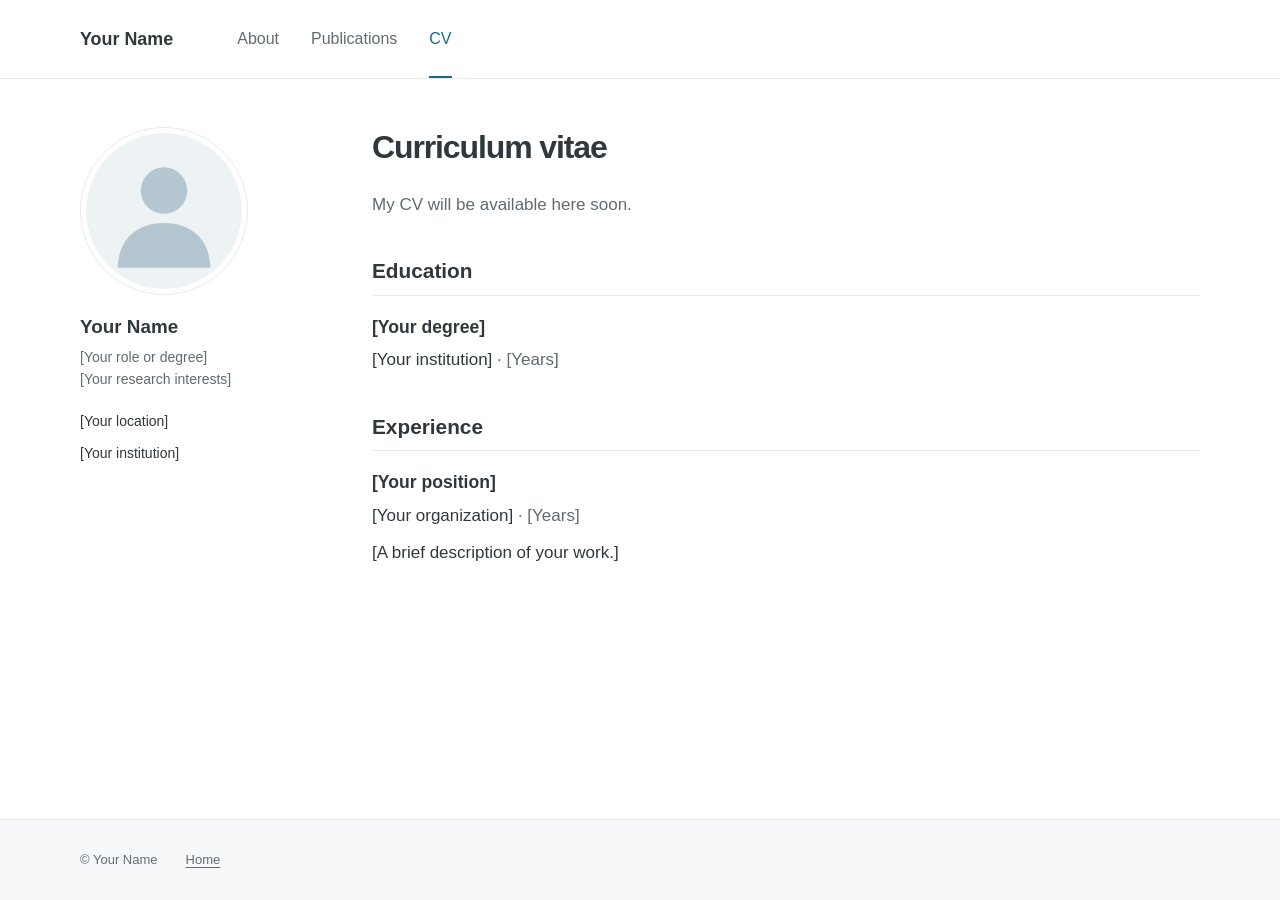
==== cv.html @ a14d66d5 "Create personal website" ====
<!doctype html>
<html lang="en">
<head>
  <meta charset="utf-8">
  <meta name="viewport" content="width=device-width, initial-scale=1">
  <title>CV | Your Name</title>
  <meta name="description" content="Education and experience of Your Name.">
  <link rel="icon" href="assets/favicon.svg" type="image/svg+xml">
  <link rel="stylesheet" href="assets/style.css">
</head>
<body>
  <a class="skip-link" href="#content">Skip to content</a>
  <header class="site-header">
    <nav class="container navigation" aria-label="Main navigation">
      <a class="site-name" href="index.html">Your Name</a>
      <div class="nav-links">
        <a href="index.html">About</a>
        <a href="publications.html">Publications</a>
        <a href="cv.html" aria-current="page">CV</a>
      </div>
    </nav>
  </header>

  <div class="container layout">
    <!-- EDIT: Keep this profile section consistent across all three pages. -->
    <aside class="profile" aria-label="Profile">
      <img class="portrait" src="assets/profile.svg" alt="Profile photo placeholder" width="168" height="168">
      <div class="profile-details">
        <h2>Your Name</h2>
        <p class="profile-bio">[Your role or degree]<br>[Your research interests]</p>
        <ul class="profile-links">
          <li>[Your location]</li>
          <li>[Your institution]</li>
          <!-- EDIT: Replace the values below and remove the surrounding comment to show these links.
          <li><a href="mailto:you@example.com">Email</a></li>
          <li><a href="https://scholar.google.com/citations?user=YOUR_ID">Google Scholar</a></li>
          <li><a href="https://github.com/YOUR_USERNAME">GitHub</a></li>
          <li><a href="https://www.linkedin.com/in/YOUR_USERNAME/">LinkedIn</a></li>
          -->
        </ul>
      </div>
    </aside>

    <main id="content" tabindex="-1">
      <h1>Curriculum vitae</h1>
      <!-- EDIT: Add files/CV.pdf, then replace this paragraph with the link below. -->
      <p class="muted">My CV will be available here soon.</p>
      <!-- <p><a class="download-link" href="files/CV.pdf">Download CV (PDF) <span aria-hidden="true">&darr;</span></a></p> -->

      <!-- EDIT: Fill in or remove these sections as needed. -->
      <section aria-labelledby="education-heading">
        <h2 id="education-heading">Education</h2>
        <div class="cv-entry">
          <h3>[Your degree]</h3>
          <p>[Your institution] <span class="muted">&middot; [Years]</span></p>
        </div>
      </section>
      <section aria-labelledby="experience-heading">
        <h2 id="experience-heading">Experience</h2>
        <div class="cv-entry">
          <h3>[Your position]</h3>
          <p>[Your organization] <span class="muted">&middot; [Years]</span></p>
          <p>[A brief description of your work.]</p>
        </div>
      </section>
    </main>
  </div>

  <footer class="site-footer">
    <div class="container"><span>&copy; Your Name</span><a href="index.html">Home</a></div>
  </footer>
</body>
</html>
---- assets/style.css ----
/* Shared by all pages. Change --link to customize the accent color. */
:root {
  color-scheme: light;
  --background: #ffffff;
  --text: #30383e;
  --muted: #606b73;
  --link: #176a8a;
  --border: #e7ebee;
  --footer: #f7f8f9;
}

* { box-sizing: border-box; }
html { font-size: 16px; }
body {
  margin: 0;
  min-height: 100vh;
  min-height: 100svh;
  display: flex;
  flex-direction: column;
  background: var(--background);
  color: var(--text);
  font-family: -apple-system, BlinkMacSystemFont, "Segoe UI", Arial, sans-serif;
  line-height: 1.7;
  -webkit-font-smoothing: antialiased;
}
a { color: var(--link); text-underline-offset: 0.2em; }
a:hover { text-decoration-thickness: 2px; }
a:focus-visible {
  outline: 2px solid var(--link);
  outline-offset: 5px;
  border-radius: 2px;
}
.container { width: min(1120px, calc(100% - 64px)); margin-inline: auto; }
.site-header { border-bottom: 1px solid var(--border); }
.navigation { min-height: 78px; display: flex; align-items: center; gap: 64px; }
.navigation a { color: var(--text); text-decoration: none; }
.site-name { font-size: 1.12rem; font-weight: 700; }
.nav-links { display: flex; align-items: center; gap: 32px; }
.nav-links a { padding-block: 25px; color: var(--muted); }
.nav-links a:hover, .nav-links a[aria-current="page"] { color: var(--link); }
.nav-links a[aria-current="page"] { box-shadow: inset 0 -2px var(--link); }
.layout {
  display: grid;
  grid-template-columns: 228px minmax(0, 1fr);
  gap: 64px;
  align-items: start;
  padding-block: 48px 88px;
  flex: 1;
}
.profile { font-size: 0.875rem; overflow-wrap: anywhere; }
.portrait {
  display: block;
  width: 168px;
  height: 168px;
  border-radius: 50%;
  border: 1px solid var(--border);
  padding: 5px;
  object-fit: cover;
}
.profile h2 { font-size: 1.18rem; margin: 20px 0 6px; border: 0; padding: 0; }
.profile-bio { color: var(--muted); margin: 0 0 20px; line-height: 1.6; }
.profile-links { list-style: none; padding: 0; margin: 0; }
.profile-links li { margin-block: 8px; }
.profile-links a { text-decoration: none; }
.profile-links a:hover { text-decoration: underline; }
main { min-width: 0; font-size: 1.0625rem; overflow-wrap: break-word; }
h1, h2, h3 { line-height: 1.3; color: var(--text); }
h1 { font-size: 2rem; letter-spacing: -0.035em; margin: 0 0 22px; font-weight: 700; }
main p { margin: 0 0 22px; }
main h2 { font-size: 1.3rem; margin: 38px 0 20px; padding-bottom: 10px; border-bottom: 1px solid var(--border); }
main h3 { font-size: 1.1rem; margin: 0 0 8px; }
.muted, .venue { color: var(--muted); }
.publication { margin-block: 24px 32px; }
.publication h3 a { text-decoration: none; }
.publication h3 a:hover { text-decoration: underline; }
.publication p { margin-bottom: 10px; }
.authors, .venue { font-size: 0.9375rem; }
.venue { font-style: italic; }
.paper-links { display: flex; flex-wrap: wrap; gap: 20px; font-size: 0.9375rem; }
.cv-entry { margin-bottom: 26px; }
.cv-entry p { margin-bottom: 8px; }
.download-link { display: inline-flex; align-items: center; gap: 12px; }
.site-footer { border-top: 1px solid var(--border); background: var(--footer); color: var(--muted); font-size: 0.8125rem; }
.site-footer .container { display: flex; gap: 28px; align-items: center; min-height: 80px; }
.site-footer a { color: var(--muted); }
.skip-link { position: absolute; top: -100px; left: 16px; padding: 10px 16px; background: var(--background); z-index: 10; }
.skip-link:focus { top: 10px; }

@media (max-width: 760px) {
  .container { width: calc(100% - 40px); }
  .navigation { min-height: 70px; justify-content: space-between; gap: 20px; flex-wrap: wrap; }
  .nav-links { gap: 20px; font-size: 0.9375rem; }
  .nav-links a { padding-block: 21px; }
  .layout { grid-template-columns: minmax(0, 1fr); gap: 34px; padding-block: 32px 56px; }
  .profile { display: grid; grid-template-columns: 104px minmax(0, 1fr); gap: 22px; padding-bottom: 28px; border-bottom: 1px solid var(--border); }
  .portrait { width: 104px; height: 104px; padding: 3px; }
  .profile h2 { margin-top: 0; }
  .profile-bio { margin-bottom: 12px; }
  .profile-links li { margin-block: 5px; }
  h1 { font-size: 1.75rem; }
  main { font-size: 1rem; }
}

@media (max-width: 420px) {
  .navigation { display: block; padding-top: 14px; }
  .site-name { display: inline-block; }
  .nav-links { gap: 26px; }
  .nav-links a { padding-block: 12px; }
  .profile { grid-template-columns: 80px minmax(0, 1fr); gap: 18px; }
  .portrait { width: 80px; height: 80px; }
}

@media print {
  .site-header, .profile, .site-footer, .skip-link { display: none; }
  .layout { display: block; padding: 0; }
  .container { width: 100%; }
  a { color: inherit; }
  .cv-entry, .publication { break-inside: avoid; }
}
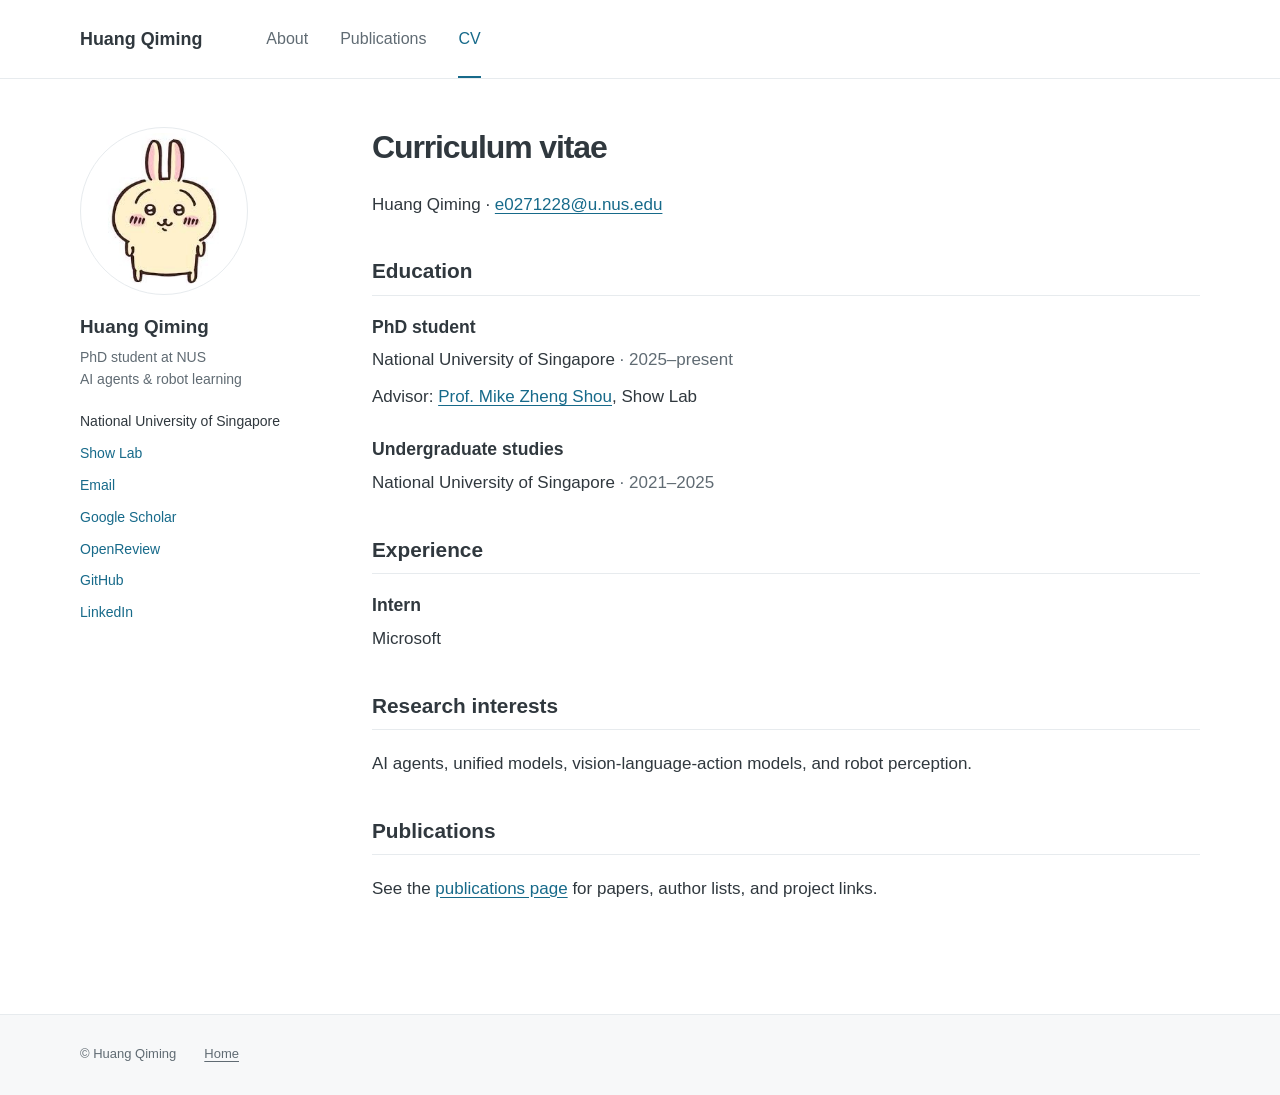
==== commit 483a6d02: "Populate personal website with profile and publications" ====
--- a/cv.html
+++ b/cv.html
@@ -3,8 +3,8 @@
 <head>
   <meta charset="utf-8">
   <meta name="viewport" content="width=device-width, initial-scale=1">
-  <title>CV | Your Name</title>
-  <meta name="description" content="Education and experience of Your Name.">
+  <title>CV | Huang Qiming</title>
+  <meta name="description" content="Education, experience, and research interests of Huang Qiming, PhD student at the National University of Singapore.">
   <link rel="icon" href="assets/favicon.svg" type="image/svg+xml">
   <link rel="stylesheet" href="assets/style.css">
 </head>
@@ -12,7 +12,7 @@
   <a class="skip-link" href="#content">Skip to content</a>
   <header class="site-header">
     <nav class="container navigation" aria-label="Main navigation">
-      <a class="site-name" href="index.html">Your Name</a>
+      <a class="site-name" href="index.html">Huang Qiming</a>
       <div class="nav-links">
         <a href="index.html">About</a>
         <a href="publications.html">Publications</a>
@@ -24,50 +24,57 @@
   <div class="container layout">
     <!-- EDIT: Keep this profile section consistent across all three pages. -->
     <aside class="profile" aria-label="Profile">
-      <img class="portrait" src="assets/profile.svg" alt="Profile photo placeholder" width="168" height="168">
+      <img class="portrait" src="assets/profile.jpg" alt="Huang Qiming's profile avatar" width="168" height="168">
       <div class="profile-details">
-        <h2>Your Name</h2>
-        <p class="profile-bio">[Your role or degree]<br>[Your research interests]</p>
+        <h2>Huang Qiming</h2>
+        <p class="profile-bio">PhD student at NUS<br>AI agents &amp; robot learning</p>
         <ul class="profile-links">
-          <li>[Your location]</li>
-          <li>[Your institution]</li>
-          <!-- EDIT: Replace the values below and remove the surrounding comment to show these links.
-          <li><a href="mailto:you@example.com">Email</a></li>
-          <li><a href="https://scholar.google.com/citations?user=YOUR_ID">Google Scholar</a></li>
-          <li><a href="https://github.com/YOUR_USERNAME">GitHub</a></li>
-          <li><a href="https://www.linkedin.com/in/YOUR_USERNAME/">LinkedIn</a></li>
-          -->
+          <li>National University of Singapore</li>
+          <li><a href="https://sites.google.com/view/showlab">Show Lab</a></li>
+          <li><a href="mailto:e0271228@u.nus.edu">Email</a></li>
+          <li><a href="https://scholar.google.com/citations?user=-xfbAA4AAAAJ&amp;hl=en">Google Scholar</a></li>
+          <li><a href="https://openreview.net/profile?id=~Huang_Qiming1">OpenReview</a></li>
+          <li><a href="https://github.com/ceilingFan456">GitHub</a></li>
+          <li><a href="https://linkedin.com/in/huang-q-047099144">LinkedIn</a></li>
         </ul>
       </div>
     </aside>
 
     <main id="content" tabindex="-1">
       <h1>Curriculum vitae</h1>
-      <!-- EDIT: Add files/CV.pdf, then replace this paragraph with the link below. -->
-      <p class="muted">My CV will be available here soon.</p>
-      <!-- <p><a class="download-link" href="files/CV.pdf">Download CV (PDF) <span aria-hidden="true">&darr;</span></a></p> -->
-
-      <!-- EDIT: Fill in or remove these sections as needed. -->
+      <p>Huang Qiming &middot; <a href="mailto:e0271228@u.nus.edu">e0271228@u.nus.edu</a></p>
       <section aria-labelledby="education-heading">
         <h2 id="education-heading">Education</h2>
         <div class="cv-entry">
-          <h3>[Your degree]</h3>
-          <p>[Your institution] <span class="muted">&middot; [Years]</span></p>
+          <h3>PhD student</h3>
+          <p>National University of Singapore <span class="muted">&middot; 2025&ndash;present</span></p>
+          <p>Advisor: <a href="https://sites.google.com/view/showlab">Prof. Mike Zheng Shou</a>, Show Lab</p>
+        </div>
+        <div class="cv-entry">
+          <h3>Undergraduate studies</h3>
+          <p>National University of Singapore <span class="muted">&middot; 2021&ndash;2025</span></p>
         </div>
       </section>
       <section aria-labelledby="experience-heading">
         <h2 id="experience-heading">Experience</h2>
         <div class="cv-entry">
-          <h3>[Your position]</h3>
-          <p>[Your organization] <span class="muted">&middot; [Years]</span></p>
-          <p>[A brief description of your work.]</p>
+          <h3>Intern</h3>
+          <p>Microsoft</p>
         </div>
+      </section>
+      <section aria-labelledby="research-heading">
+        <h2 id="research-heading">Research interests</h2>
+        <p>AI agents, unified models, vision-language-action models, and robot perception.</p>
+      </section>
+      <section aria-labelledby="publications-heading">
+        <h2 id="publications-heading">Publications</h2>
+        <p>See the <a href="publications.html">publications page</a> for papers, author lists, and project links.</p>
       </section>
     </main>
   </div>
 
   <footer class="site-footer">
-    <div class="container"><span>&copy; Your Name</span><a href="index.html">Home</a></div>
+    <div class="container"><span>&copy; Huang Qiming</span><a href="index.html">Home</a></div>
   </footer>
 </body>
 </html>
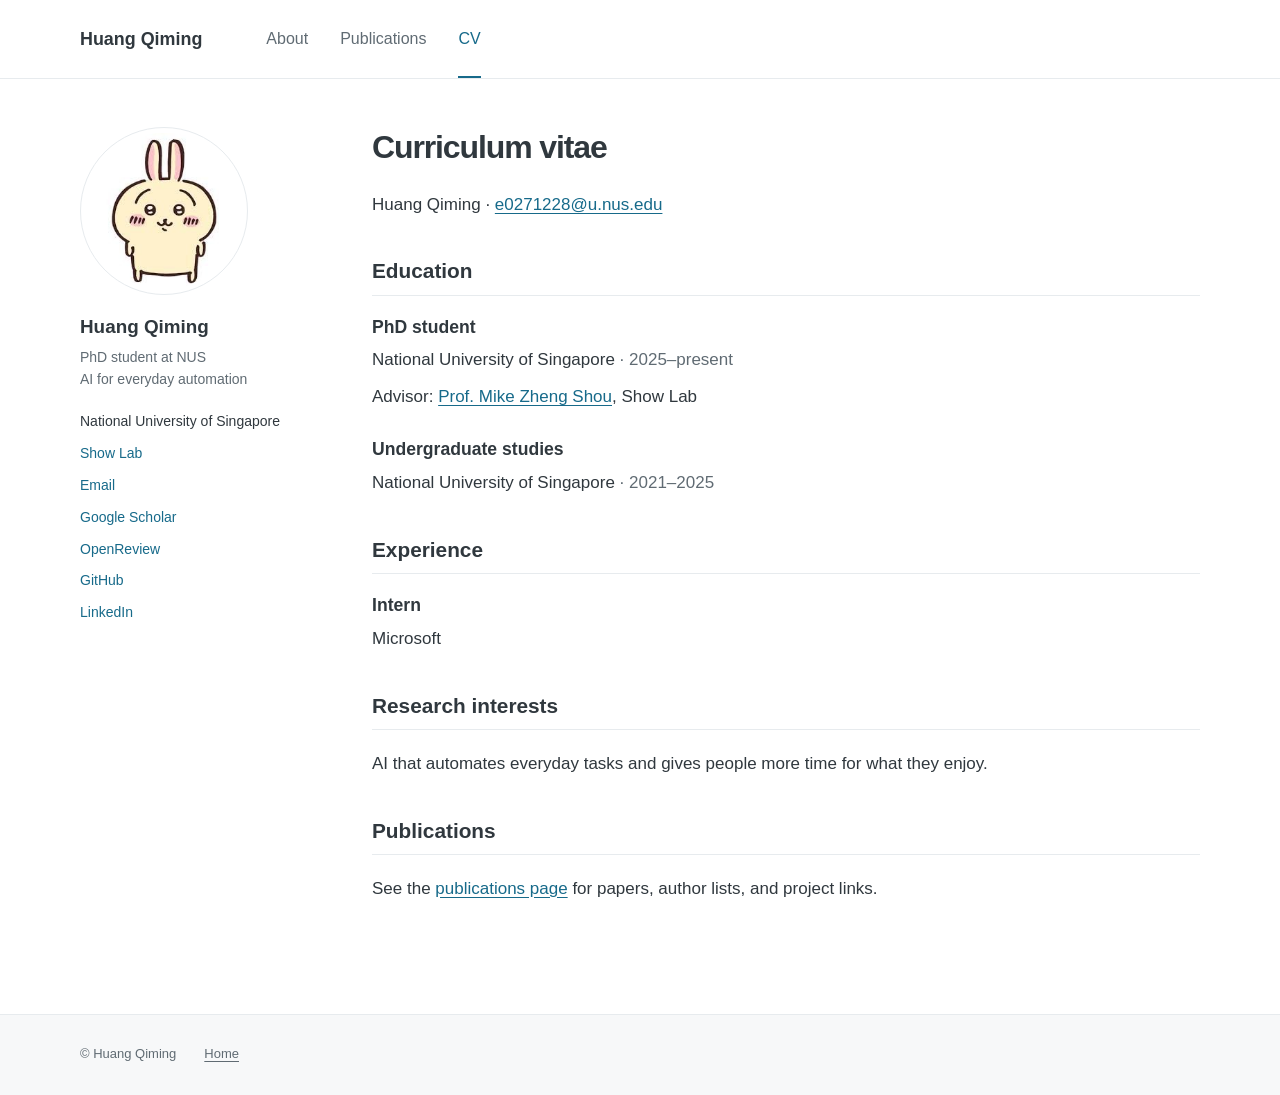
==== commit 54556a17: "Simplify research interests with a personal touch" ====
--- a/cv.html
+++ b/cv.html
@@ -27,7 +27,7 @@
       <img class="portrait" src="assets/profile.jpg" alt="Huang Qiming's profile avatar" width="168" height="168">
       <div class="profile-details">
         <h2>Huang Qiming</h2>
-        <p class="profile-bio">PhD student at NUS<br>AI agents &amp; robot learning</p>
+        <p class="profile-bio">PhD student at NUS<br>AI for everyday automation</p>
         <ul class="profile-links">
           <li>National University of Singapore</li>
           <li><a href="https://sites.google.com/view/showlab">Show Lab</a></li>
@@ -64,7 +64,7 @@
       </section>
       <section aria-labelledby="research-heading">
         <h2 id="research-heading">Research interests</h2>
-        <p>AI agents, unified models, vision-language-action models, and robot perception.</p>
+        <p>AI that automates everyday tasks and gives people more time for what they enjoy.</p>
       </section>
       <section aria-labelledby="publications-heading">
         <h2 id="publications-heading">Publications</h2>
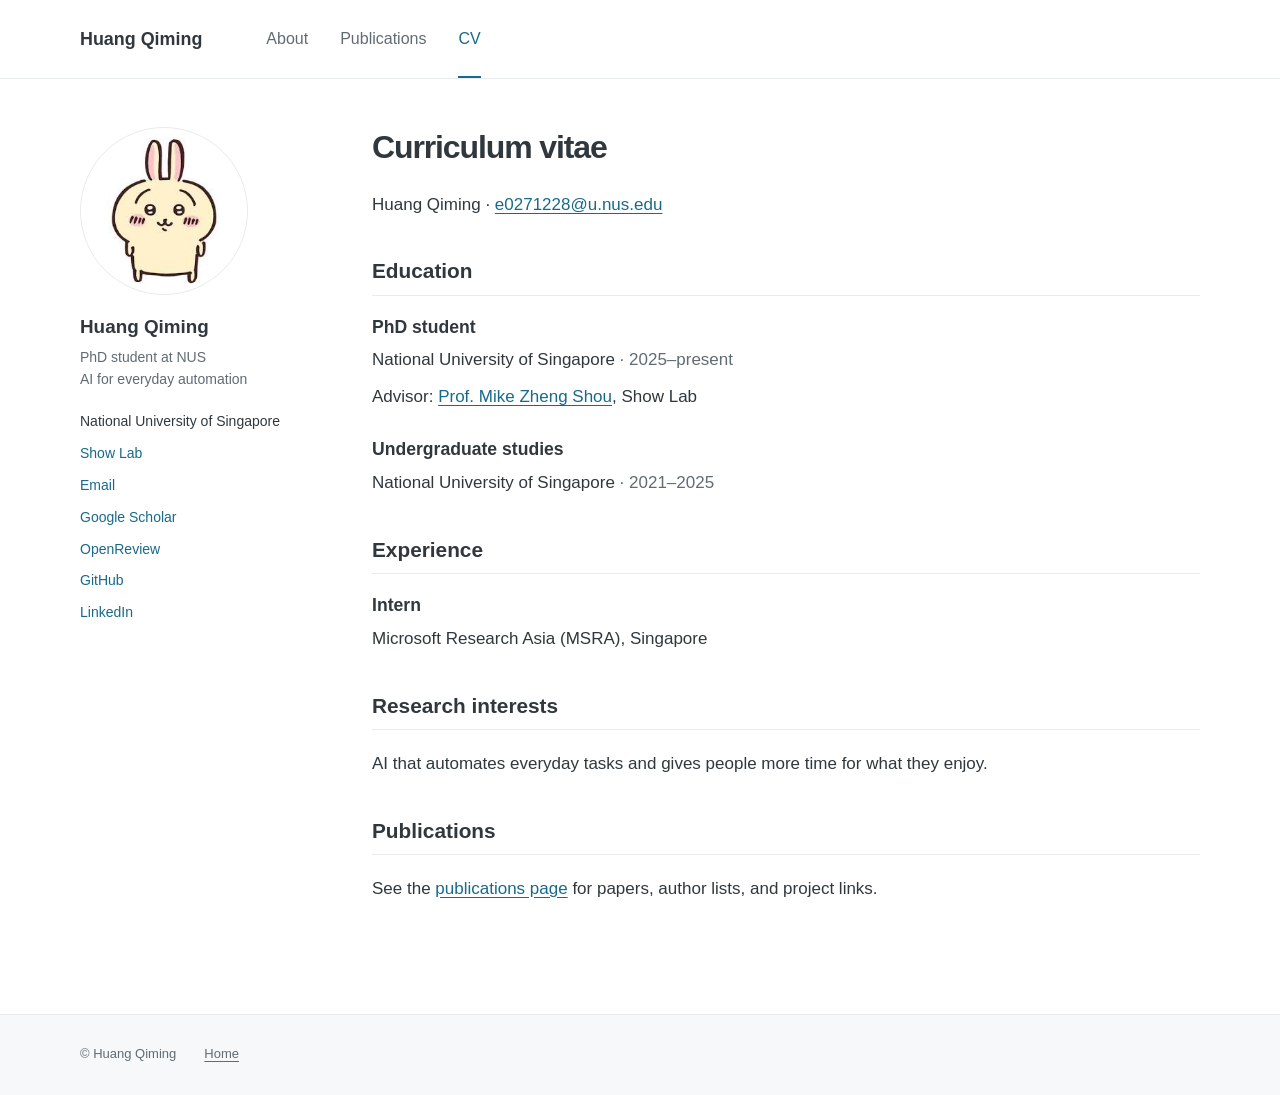
==== commit b753f369: "Clarify internship affiliation as MSRA Singapore" ====
--- a/cv.html
+++ b/cv.html
@@ -59,7 +59,7 @@
         <h2 id="experience-heading">Experience</h2>
         <div class="cv-entry">
           <h3>Intern</h3>
-          <p>Microsoft</p>
+          <p>Microsoft Research Asia (MSRA), Singapore</p>
         </div>
       </section>
       <section aria-labelledby="research-heading">
